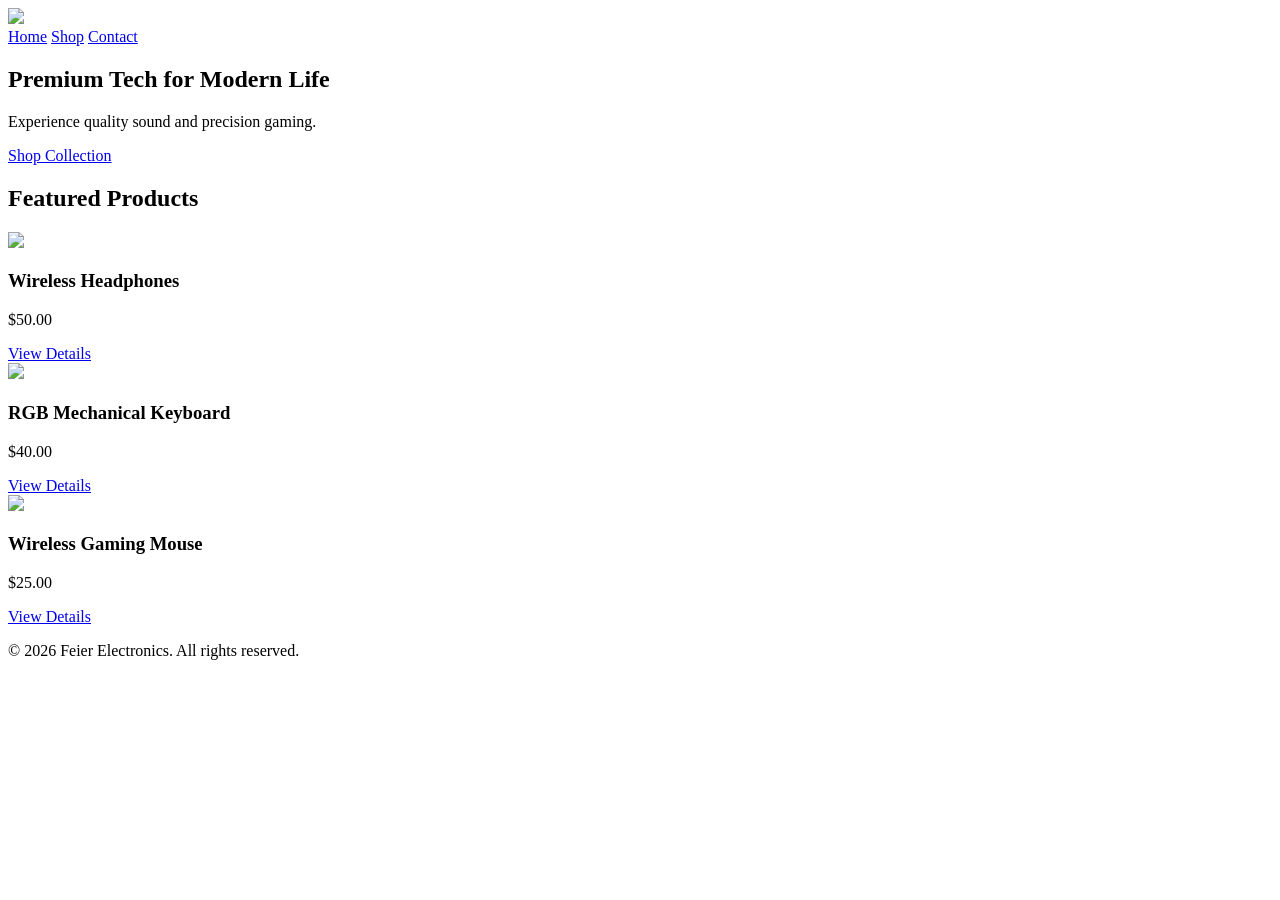
==== index.html @ ec052503 "Add files via upload" ====
<!DOCTYPE html>
<html lang="en">

<head>
    <meta charset="UTF-8">
    <meta name="viewport" content="width=device-width, initial-scale=1.0">
    <title>Feier Electronics</title>
    <link rel="stylesheet" href="style.css">
    <link rel="shortcut icon" href="/image/logo.png" type="image/x-icon">
</head>

<body>

    <header>
        <div class="logo">
            <a href="index.html">
                <img src="/image/logo.png">
            </a>
        </div>
        <nav>
            <a href="index.html">Home</a>
            <a href="shop.html">Shop</a>
            <a href="contact.html">Contact</a>
        </nav>
    </header>

    <main>
        <section class="hero">
            <div class="hero-content">
                <h2>Premium Tech for Modern Life</h2>
                <p>Experience quality sound and precision gaming.</p>
                <a href="shop.html" class="btn">Shop Collection</a>
            </div>
        </section>

        <section class="products">
            <h2>Featured Products</h2>
            <div class="grid">
                <div class="card">
                    <img src="image/headphone.jpg">
                    <h3>Wireless Headphones</h3>
                    <p class="price">$50.00</p>
                    <a href="product-headphones.html" class="btn">View Details</a>
                </div>
                <div class="card">
                    <img src="image/Keyboardd.jpg">
                    <h3>RGB Mechanical Keyboard</h3>
                    <p class="price">$40.00</p>
                    <a href="product-keyboard.html" class="btn">View Details</a>
                </div>
                <div class="card">
                    <img src="image/mouse.jpg">
                    <h3>Wireless Gaming Mouse</h3>
                    <p class="price">$25.00</p>
                    <a href="product-mouse.html" class="btn">View Details</a>
                </div>
            </div>
        </section>
    </main>

    <footer>
        <p>&copy; 2026 Feier Electronics. All rights reserved.</p>
    </footer>

</body>

</html>
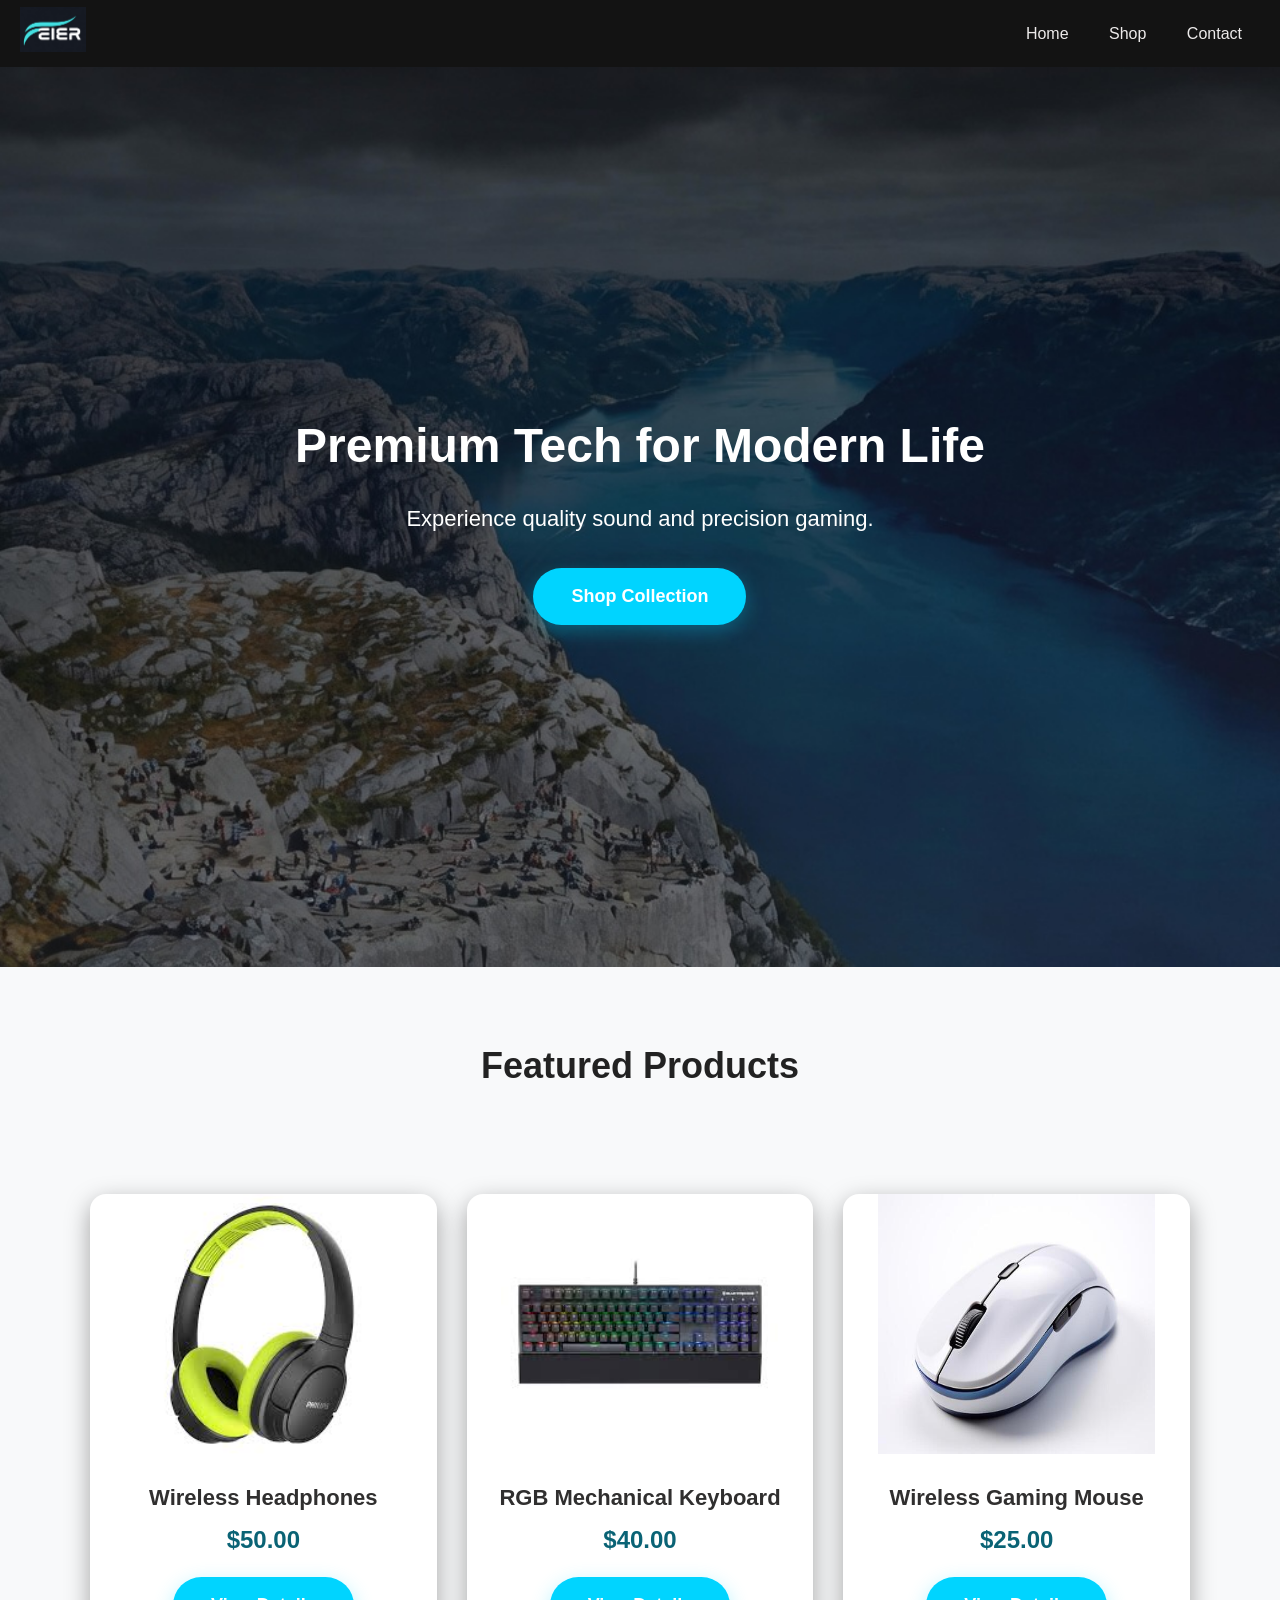
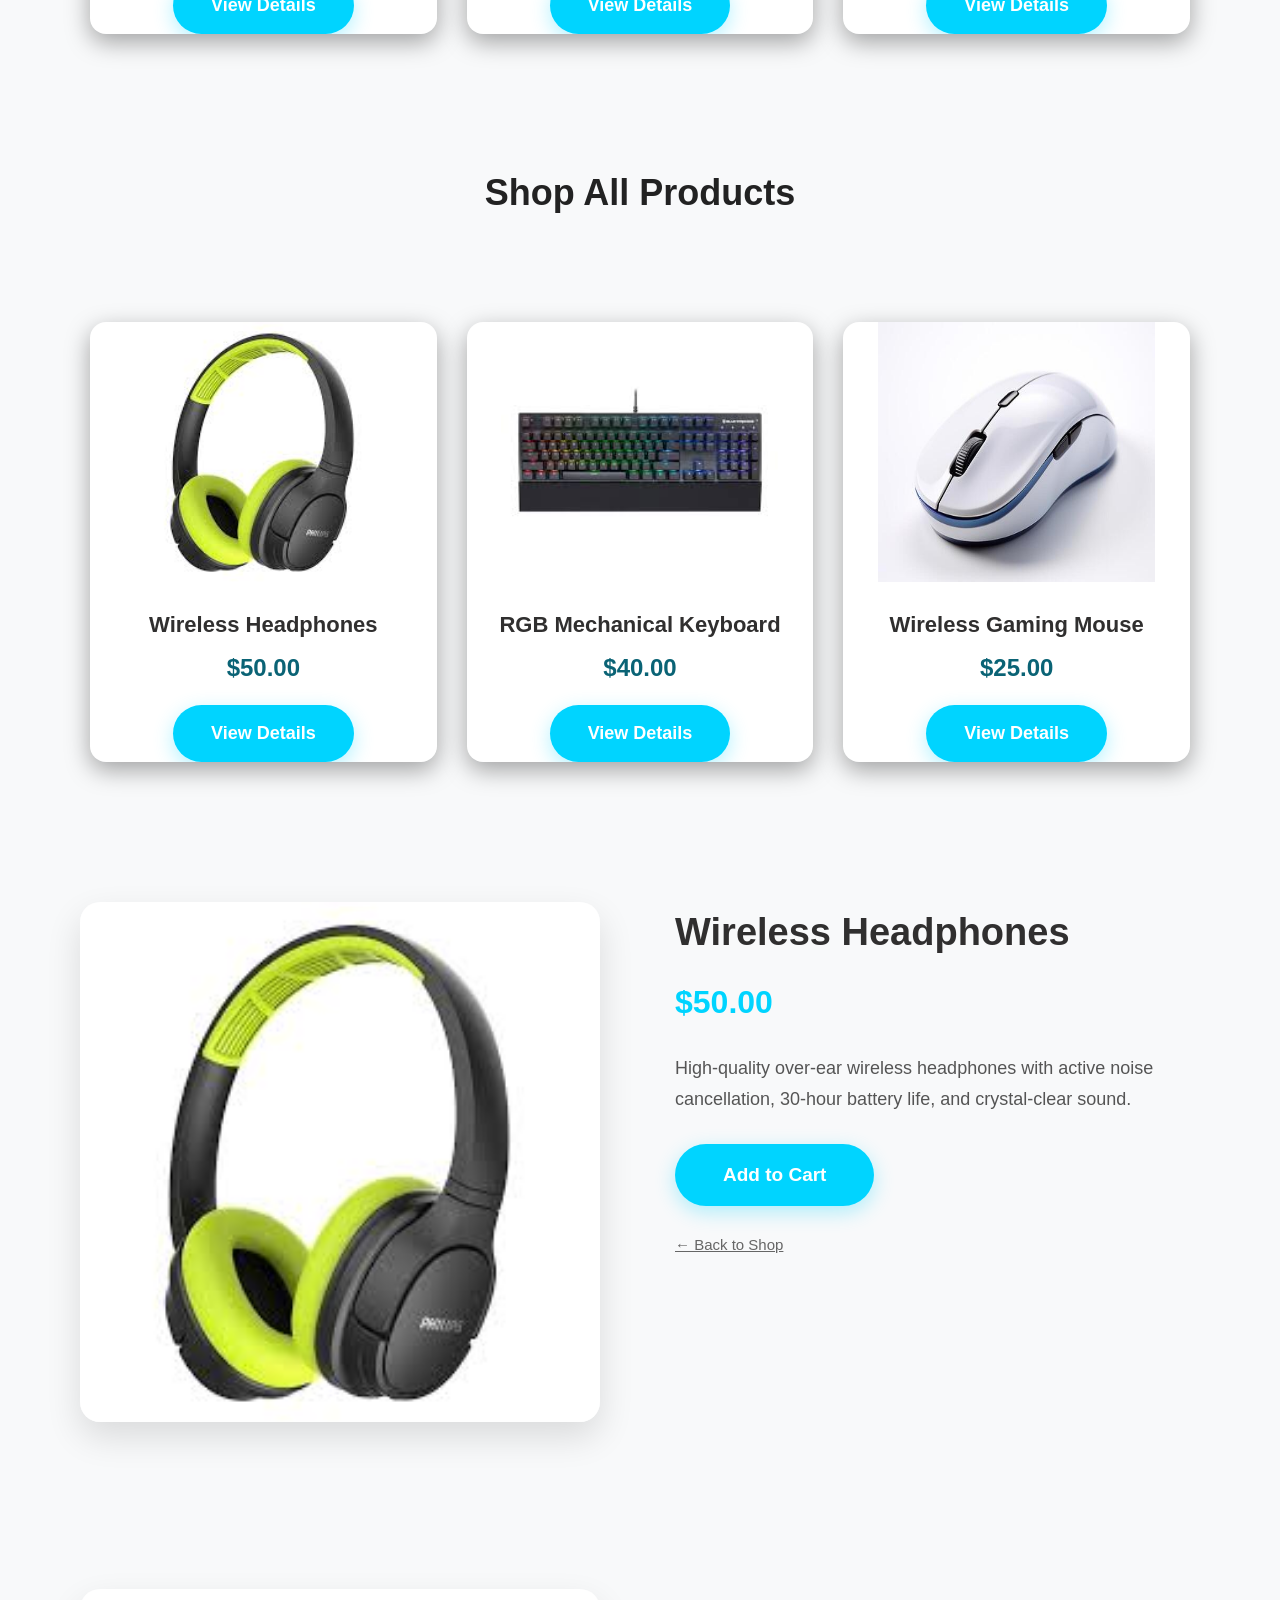
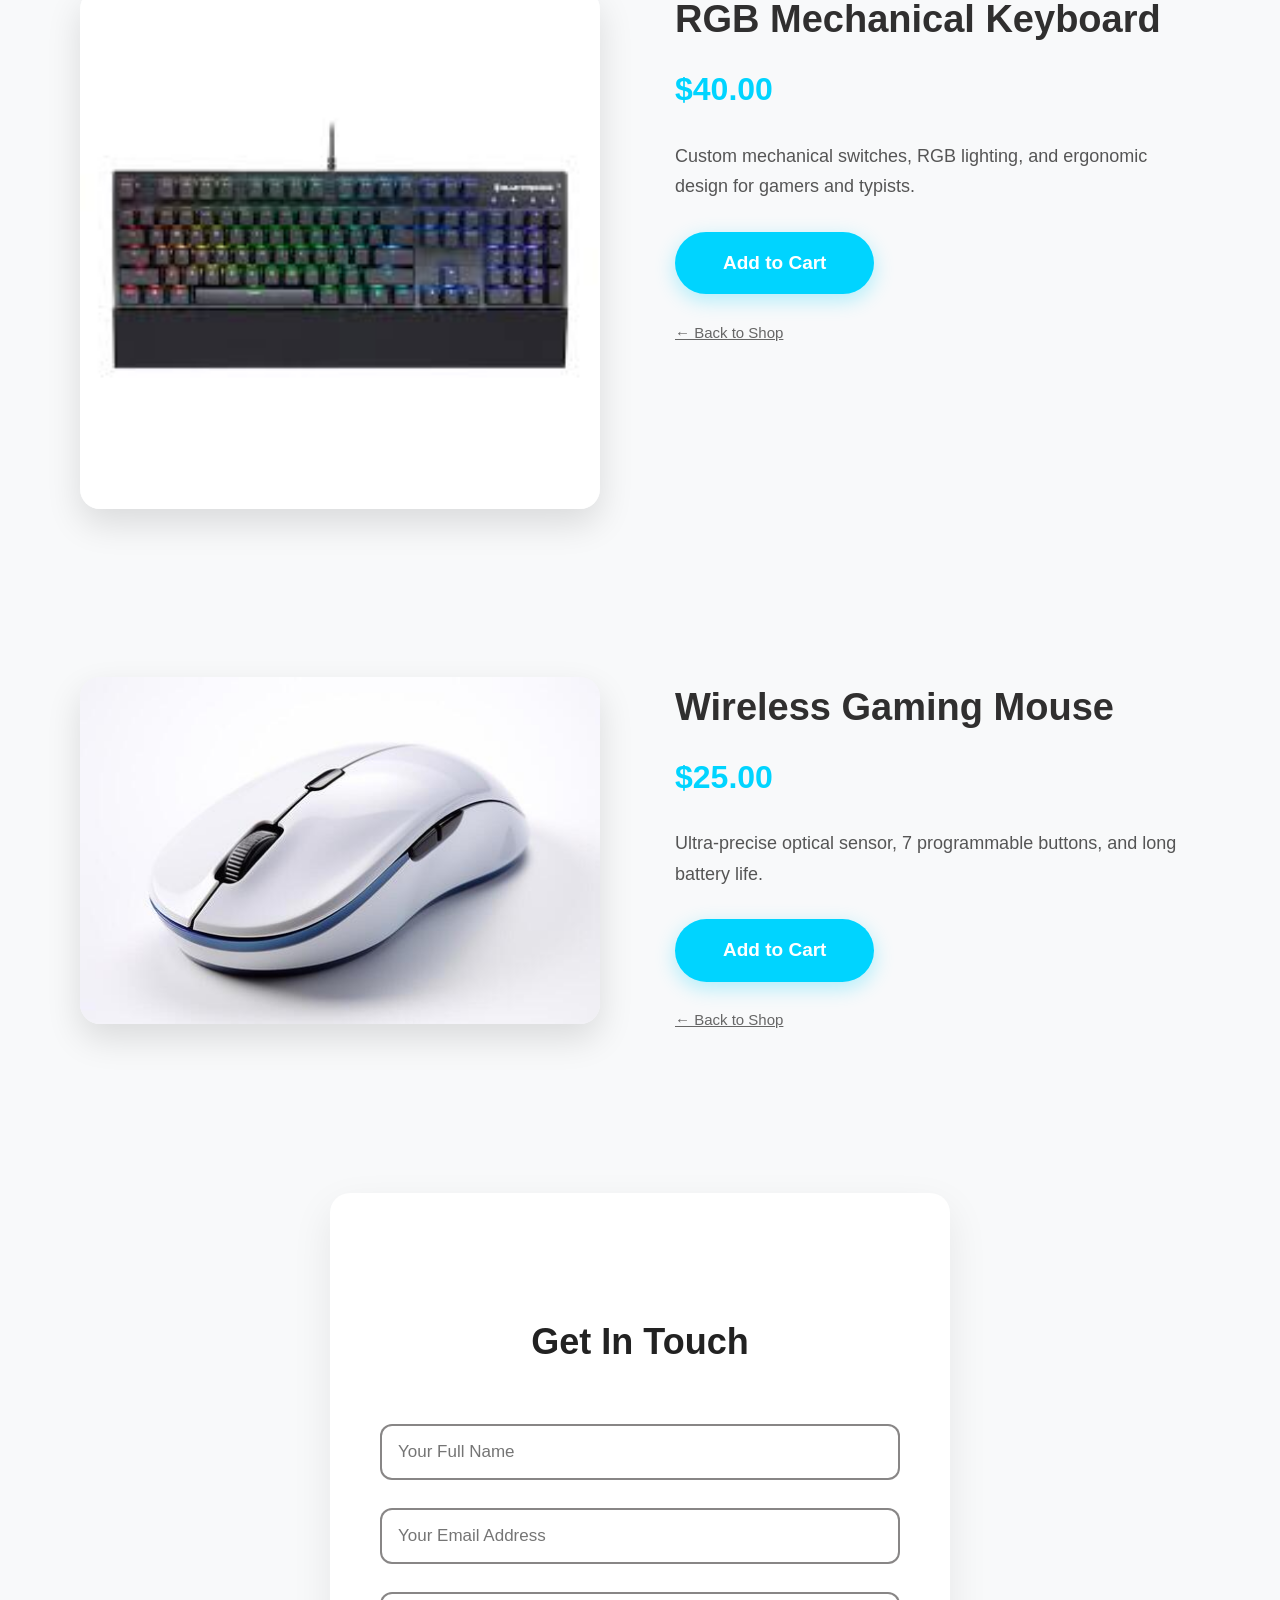
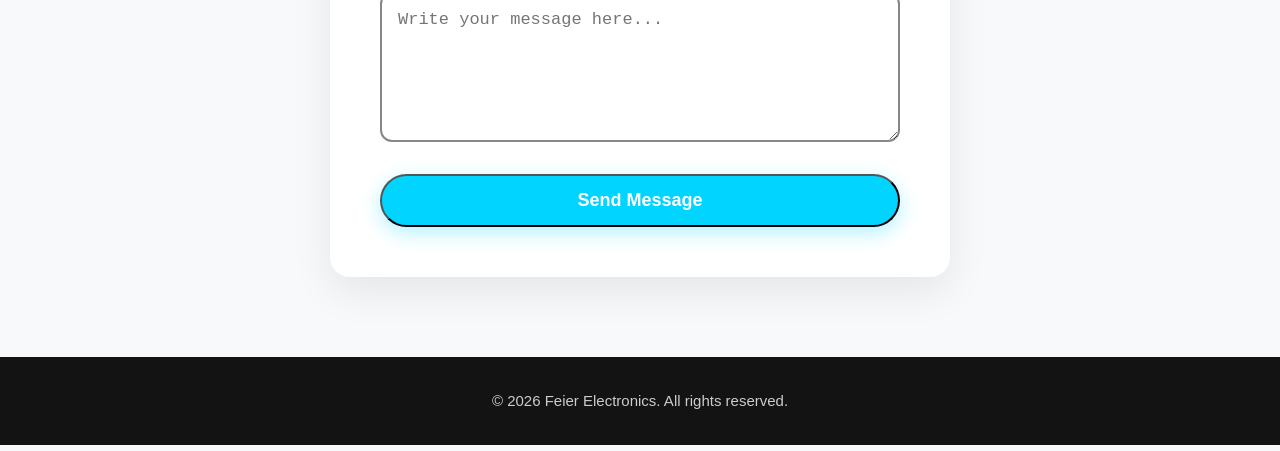
==== commit 9f4861be: "Add files via upload" ====
--- a/index.html
+++ b/index.html
@@ -5,58 +5,162 @@
     <meta charset="UTF-8">
     <meta name="viewport" content="width=device-width, initial-scale=1.0">
     <title>Feier Electronics</title>
+    <link rel="shortcut icon" href="/image/logo.png" type="image/x-icon">
     <link rel="stylesheet" href="style.css">
-    <link rel="shortcut icon" href="/image/logo.png" type="image/x-icon">
 </head>
 
 <body>
 
     <header>
         <div class="logo">
-            <a href="index.html">
-                <img src="/image/logo.png">
+            <a href="#home">
+                <img src="/image/logo.png" alt="Feier Electronics Logo">
             </a>
         </div>
         <nav>
-            <a href="index.html">Home</a>
-            <a href="shop.html">Shop</a>
-            <a href="contact.html">Contact</a>
+            <a href="#home">Home</a>
+            <a href="#shop">Shop</a>
+            <a href="#contact">Contact</a>
         </nav>
     </header>
 
-    <main>
-        <section class="hero">
-            <div class="hero-content">
-                <h2>Premium Tech for Modern Life</h2>
-                <p>Experience quality sound and precision gaming.</p>
-                <a href="shop.html" class="btn">Shop Collection</a>
-            </div>
-        </section>
-
-        <section class="products">
-            <h2>Featured Products</h2>
-            <div class="grid">
-                <div class="card">
-                    <img src="image/headphone.jpg">
-                    <h3>Wireless Headphones</h3>
-                    <p class="price">$50.00</p>
-                    <a href="product-headphones.html" class="btn">View Details</a>
-                </div>
-                <div class="card">
-                    <img src="image/Keyboardd.jpg">
-                    <h3>RGB Mechanical Keyboard</h3>
-                    <p class="price">$40.00</p>
-                    <a href="product-keyboard.html" class="btn">View Details</a>
-                </div>
-                <div class="card">
-                    <img src="image/mouse.jpg">
-                    <h3>Wireless Gaming Mouse</h3>
-                    <p class="price">$25.00</p>
-                    <a href="product-mouse.html" class="btn">View Details</a>
+    <!-- ===================== HOME ===================== -->
+    <section id="home">
+        <main>
+            <div class="hero">
+                <div class="hero-content">
+                    <h2>Premium Tech for Modern Life</h2>
+                    <p>Experience quality sound and precision gaming.</p>
+                    <a href="#shop" class="btn">Shop Collection</a>
                 </div>
             </div>
-        </section>
-    </main>
+
+            <div class="products">
+                <h2>Featured Products</h2>
+                <div class="grid">
+                    <div class="card">
+                        <img src="image/headphone.jpg" alt="Wireless Headphones">
+                        <h3>Wireless Headphones</h3>
+                        <p class="price">$50.00</p>
+                        <a href="#headphones" class="btn">View Details</a>
+                    </div>
+                    <div class="card">
+                        <img src="image/Keyboardd.jpg" alt="RGB Mechanical Keyboard">
+                        <h3>RGB Mechanical Keyboard</h3>
+                        <p class="price">$40.00</p>
+                        <a href="#keyboard" class="btn">View Details</a>
+                    </div>
+                    <div class="card">
+                        <img src="image/mouse.jpg" alt="Wireless Gaming Mouse">
+                        <h3>Wireless Gaming Mouse</h3>
+                        <p class="price">$25.00</p>
+                        <a href="#mouse" class="btn">View Details</a>
+                    </div>
+                </div>
+            </div>
+        </main>
+    </section>
+
+    <!-- ===================== SHOP ===================== -->
+    <section id="shop">
+        <main>
+            <div class="featured">
+                <h2>Shop All Products</h2>
+                <div class="grid">
+                    <div class="card">
+                        <img src="image/headphone.jpg" alt="Wireless Headphones">
+                        <h3>Wireless Headphones</h3>
+                        <p class="price">$50.00</p>
+                        <a href="#headphones" class="btn">View Details</a>
+                    </div>
+                    <div class="card">
+                        <img src="image/Keyboardd.jpg" alt="RGB Mechanical Keyboard">
+                        <h3>RGB Mechanical Keyboard</h3>
+                        <p class="price">$40.00</p>
+                        <a href="#keyboard" class="btn">View Details</a>
+                    </div>
+                    <div class="card">
+                        <img src="image/mouse.jpg" alt="Wireless Gaming Mouse">
+                        <h3>Wireless Gaming Mouse</h3>
+                        <p class="price">$25.00</p>
+                        <a href="#mouse" class="btn">View Details</a>
+                    </div>
+                </div>
+            </div>
+        </main>
+    </section>
+
+    <!-- ===================== HEADPHONES DETAIL ===================== -->
+    <section id="headphones">
+        <main class="product-main">
+            <div class="product-detail" style="display: contents;">
+                <div class="product-image">
+                    <img src="image/headphone.jpg" alt="Wireless Headphones">
+                </div>
+                <div class="product-info">
+                    <h2>Wireless Headphones</h2>
+                    <p class="price">$50.00</p>
+                    <p>High-quality over-ear wireless headphones with active noise cancellation, 30-hour battery life, and crystal-clear sound.</p>
+                    <a href="#contact" class="btn add-to-cart">Add to Cart</a>
+                    <br><br>
+                    <a href="#shop" style="color:#666; font-size:15px; text-decoration:underline;">← Back to Shop</a>
+                </div>
+            </div>
+        </main>
+    </section>
+
+    <!-- ===================== KEYBOARD DETAIL ===================== -->
+    <section id="keyboard">
+        <main class="product-main">
+            <div class="product-detail" style="display: contents;">
+                <div class="product-image">
+                    <img src="image/Keyboardd.jpg" alt="RGB Mechanical Keyboard">
+                </div>
+                <div class="product-info">
+                    <h2>RGB Mechanical Keyboard</h2>
+                    <p class="price">$40.00</p>
+                    <p>Custom mechanical switches, RGB lighting, and ergonomic design for gamers and typists.</p>
+                    <a href="#contact" class="btn add-to-cart">Add to Cart</a>
+                    <br><br>
+                    <a href="#shop" style="color:#666; font-size:15px; text-decoration:underline;">← Back to Shop</a>
+                </div>
+            </div>
+        </main>
+    </section>
+
+    <!-- ===================== MOUSE DETAIL ===================== -->
+    <section id="mouse">
+        <main class="product-main">
+            <div class="product-detail" style="display: contents;">
+                <div class="product-image">
+                    <img src="image/mouse.jpg" alt="Wireless Gaming Mouse">
+                </div>
+                <div class="product-info">
+                    <h2>Wireless Gaming Mouse</h2>
+                    <p class="price">$25.00</p>
+                    <p>Ultra-precise optical sensor, 7 programmable buttons, and long battery life.</p>
+                    <a href="#contact" class="btn add-to-cart">Add to Cart</a>
+                    <br><br>
+                    <a href="#shop" style="color:#666; font-size:15px; text-decoration:underline;">← Back to Shop</a>
+                </div>
+            </div>
+        </main>
+    </section>
+
+    <!-- ===================== CONTACT ===================== -->
+    <section id="contact">
+        <main>
+            <div class="contact">
+                <h2>Get In Touch</h2>
+                <form action="#" method="post">
+                    <input type="text" placeholder="Your Full Name" required>
+                    <input type="email" placeholder="Your Email Address" required>
+                    <textarea placeholder="Write your message here..." rows="6" required></textarea>
+                    <button type="submit" class="btn" style="width:100%; margin-top:10px;">Send Message</button>
+                </form>
+            </div>
+        </main>
+    </section>
 
     <footer>
         <p>&copy; 2026 Feier Electronics. All rights reserved.</p>
--- a/style.css
+++ b/style.css
@@ -0,0 +1,254 @@
+* {
+            margin: 0;
+            padding: 0;
+            box-sizing: border-box;
+        }
+
+        body {
+            font-family: 'Poppins', sans-serif;
+            line-height: 1.6;
+            color: rgb(48, 47, 47);
+            display: flex;
+            flex-direction: column;
+            min-height: 100vh;
+            background: rgb(248, 249, 250);
+        }
+
+        header {
+            background: rgb(19, 19, 19);
+            color: white;
+            padding: 7px 20px;
+            display: flex;
+            align-items: center;
+            justify-content: space-between;
+            position: sticky;
+            top: 0;
+            z-index: 100;
+        }
+
+        .logo img {
+            height: 45px;
+            transition: transform 0.5s;
+        }
+
+        .logo img:hover {
+            transform: scale(1.2);
+        }
+
+        nav a {
+            color: rgb(237, 235, 235);
+            text-decoration: none;
+            margin: 0 18px;
+            font-weight: 500;
+            font-size: 16px;
+            transition: color 0.3s;
+        }
+
+        nav a:hover {
+            color: rgb(0, 212, 255);
+        }
+
+        .hero {
+            background: url(image/background.jpg) no-repeat center center;
+            background-size: cover;
+            color: white;
+            text-align: center;
+            display: flex;
+            align-items: center;
+            justify-content: center;
+            min-height: 100vh;
+            position: relative;
+            padding: 100px 20px;
+        }
+
+        .hero-content {
+            max-width: 800px;
+        }
+
+        .hero h2 {
+            font-size: 48px;
+            font-weight: 600;
+            margin-bottom: 16px;
+        }
+
+        .hero p {
+            font-size: 22px;
+            margin-bottom: 32px;
+        }
+
+        .btn {
+            background: rgb(0, 212, 255);
+            color: white;
+            padding: 14px 38px;
+            border-radius: 50px;
+            font-weight: 600;
+            text-decoration: none;
+            font-size: 18px;
+            box-shadow: 0 6px 20px rgba(0, 212, 255, 0.3);
+            transition: all 0.3s;
+            display: inline-block;
+        }
+
+        .btn:hover {
+            background: rgb(0, 183, 224);
+            box-shadow: 0 10px 25px rgba(0, 213, 255, 0.4);
+        }
+
+        .products h2,
+        .featured h2,
+        .contact h2 {
+            text-align: center;
+            margin: 70px 0 40px;
+            font-size: 36px;
+            font-weight: 600;
+            color: #222;
+        }
+
+        .grid {
+            display: grid;
+            grid-template-columns: repeat(auto-fit, minmax(280px, 1fr));
+            gap: 30px;
+            padding: 60px 90px;
+            max-width: 1280px;
+            margin: 0 auto;
+        }
+
+        .card {
+            background: white;
+            border-radius: 16px;
+            overflow: hidden;
+            box-shadow: 0 8px 25px rgba(0, 0, 0, 0.351);
+            transition: all 0.4s ease;
+            text-align: center;
+        }
+
+        .card:hover {
+            transform: translateY(-12px);
+            box-shadow: 0 20px 35px rgba(0, 213, 255, 0.336);
+        }
+
+        .card img {
+            width: 80%;
+            height: 260px;
+            transition: transform 0.5s ease;
+        }
+
+        .card:hover img {
+            transform: scale(1.08);
+        }
+
+        .card h3 {
+            margin: 18px 0 6px;
+            font-size: 22px;
+            font-weight: 600;
+        }
+
+        .price {
+            font-size: 24px;
+            font-weight: 700;
+            color: rgb(10, 99, 117);
+            margin-bottom: 18px;
+        }
+
+        .product-main {
+            padding: 80px 40px;
+            max-width: 1200px;
+            margin: 0 auto;
+            display: grid;
+            grid-template-columns: 1fr 1fr;
+            gap: 70px;
+        }
+
+        .product-image img {
+            width: 100%;
+            max-width: 520px;
+            border-radius: 20px;
+            box-shadow: 0 15px 35px rgba(0, 0, 0, 0.12);
+        }
+
+        .product-info h2 {
+            font-size: 38px;
+            margin-bottom: 12px;
+        }
+
+        .product-info .price {
+            font-size: 32px;
+            font-weight: 700;
+            color: rgb(0, 212, 255);
+            margin-bottom: 24px;
+        }
+
+        .product-info p {
+            font-size: 18px;
+            line-height: 1.7;
+            color: rgb(85, 85, 85);
+            margin-bottom: 30px;
+        }
+
+        .add-to-cart {
+            padding: 16px 48px;
+            font-size: 19px;
+        }
+
+        .contact {
+            max-width: 620px;
+            margin: 80px auto;
+            padding: 50px;
+            background: white;
+            border-radius: 20px;
+            box-shadow: 0 15px 40px rgba(0, 0, 0, 0.08);
+        }
+
+        .contact input,
+        .contact textarea {
+            width: 100%;
+            padding: 16px;
+            margin: 14px 0;
+            border: 2px solid rgba(118, 115, 115, 0.863);
+            border-radius: 12px;
+            font-size: 17px;
+        }
+
+        footer {
+            background: rgb(19, 19, 19);
+            color: rgb(204, 204, 204);
+            text-align: center;
+            padding: 32px 20px;
+            margin-top: auto;
+            font-size: 15px;
+        }
+
+        /* Section spacing for smooth anchor navigation */
+        section {
+            scroll-margin-top: 80px;
+        }
+
+        @media (max-width: 768px) {
+            header {
+                flex-direction: column;
+                text-align: center;
+            }
+
+            nav {
+                margin-top: 10px;
+            }
+
+            nav a {
+                margin: 5px 15px;
+            }
+
+            .grid {
+                grid-template-columns: 1fr;
+                padding: 40px 20px;
+            }
+
+            .product-main {
+                grid-template-columns: 1fr;
+                gap: 40px;
+                padding: 40px 20px;
+            }
+
+            .hero h2 {
+                font-size: 36px;
+            }
+        }
